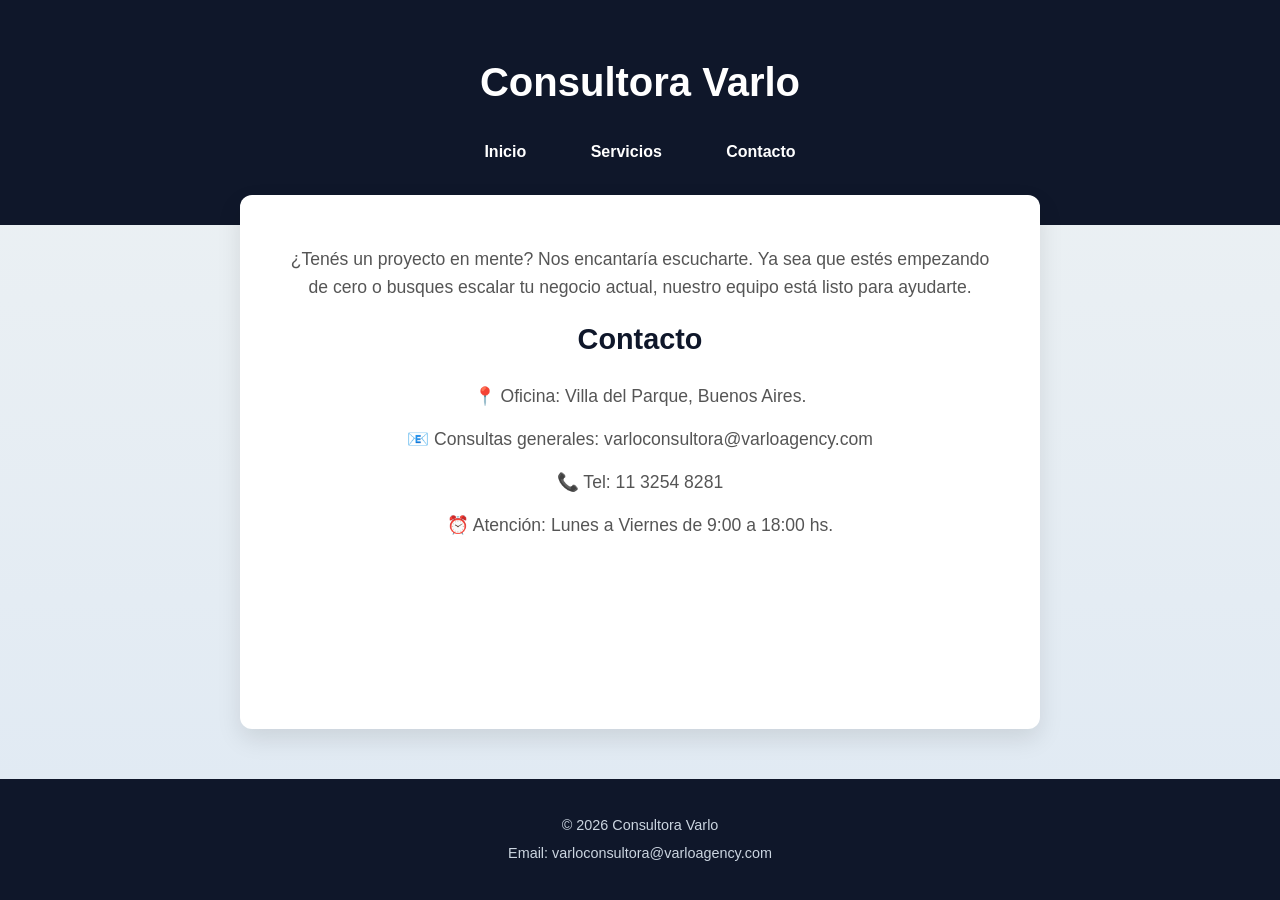
==== contacto.html @ dc59989d "Add files via upload" ====
<!DOCTYPE html>
<html lang="es">
<head>
    <meta charset="UTF-8">
    <title>Contacto - Varlo</title>
    <link rel="stylesheet" href="styles.css">
    <meta name="viewport" content="width=device-width, initial-scale=1.0">
</head>
<body>

<header>
    <h1>Consultora Varlo</h1>
    <nav>
        <a href="index.html">Inicio</a>
        <a href="servicios.html">Servicios</a>
        <a href="contacto.html">Contacto</a>
    </nav>
</header>

<main>
    <p>¿Tenés un proyecto en mente? Nos encantaría escucharte. Ya sea que estés empezando de cero o busques escalar tu negocio actual, nuestro equipo está listo para ayudarte.</p>
    <h2>Contacto</h2>
    <p>📍 Oficina: Villa del Parque, Buenos Aires.</p>
    <p>📧 Consultas generales: varloconsultora@varloagency.com</p>
    <p>📞 Tel: 11 3254 8281</p>
    <p>⏰ Atención: Lunes a Viernes de 9:00 a 18:00 hs.</p>
</main>

<footer>
    <p>© 2026 Consultora Varlo</p>
    <p>Email: varloconsultora@varloagency.com</p>
</footer>

</body>
</html>
---- styles.css ----
* {
    margin: 0;
    padding: 0;
    box-sizing: border-box;
}

body {
    font-family: 'Segoe UI', Arial, sans-serif;

    background: linear-gradient(to bottom, #eef2f3, #dfe9f3);
    color: #333;
    line-height: 1.6;
    display: flex;
    flex-direction: column;
    min-height: 100vh; 
}


header {
    background-color: #0f172a;
    color: white;
    padding: 50px 20px; 
    text-align: center;
}

header h1 {
    font-size: 2.5rem;
    margin-bottom: 15px;
}


nav {
    margin-top: 10px;
}

nav a {
    color: white;
    margin: 0 10px;
    text-decoration: none;
    font-weight: bold;
    padding: 10px 20px;
    border-radius: 6px;
    transition: 0.3s;
    display: inline-block; 
}

nav a:hover {
    background-color: #1e3a8a;
    color: #4cc9f0;
}


main {
    max-width: 800px;
    width: 90%; 
    margin: -30px auto 50px; 
    padding: 50px;
    background-color: #ffffff; 
    border-radius: 12px;
    box-shadow: 0 10px 25px rgba(0,0,0,0.1); 
    text-align: center;
    flex: 1; 
}


section {
    margin-bottom: 40px; 
}

h2 {
    color: #0f172a;
    margin-bottom: 20px;
    font-size: 1.8rem;
}

p {
    margin-bottom: 15px;
    font-size: 1.1rem;
    color: #555;
    text-wrap: pretty; 
}


ul {
    list-style: none; 
    margin-top: 20px;
    padding: 0;
}

img {
    width: 100px;
    height: 100px;
    border-radius: 50%;
    object-fit: cover;
    margin: 30px 30px;
}

li {
    background: #f8fafc;
    margin: 10px 0;
    padding: 15px;
    border-radius: 8px;
    border: 1px solid #e2e8f0;
    display: flex;
    justify-content: center;
    gap: 10px;
    align-items: center;
}


a {
    color: #1e3a8a;
    text-decoration: none;
    font-weight: bold;
}


li a {
    background-color: #1e3a8a;
    color: white;
    padding: 5px 15px;
    border-radius: 4px;
    font-size: 0.9rem;
    transition: 0.3s;
}

li a:hover {
    background-color: #4cc9f0;
    color: #0f172a;
}


footer {
    background-color: #0f172a;
    color: #cbd5e0;
    text-align: center;
    padding: 30px 20px;
}

footer p {
    color: #cbd5e0;
    font-size: 0.9rem;
    margin: 5px 0;
}




@media (max-width: 768px) {
    main {
        padding: 20px;
    }

    header h1 {
        font-size: 2rem;
    }

    nav a {
        display: block;
        margin: 10px 0;
    }
}


@media (max-width: 480px) {
    header {
        padding: 15px;
    }

    main {
        padding: 15px;
    }

    h2 {
        font-size: 1.5rem;
    }

    p {
        font-size: 0.95rem;
    }
}
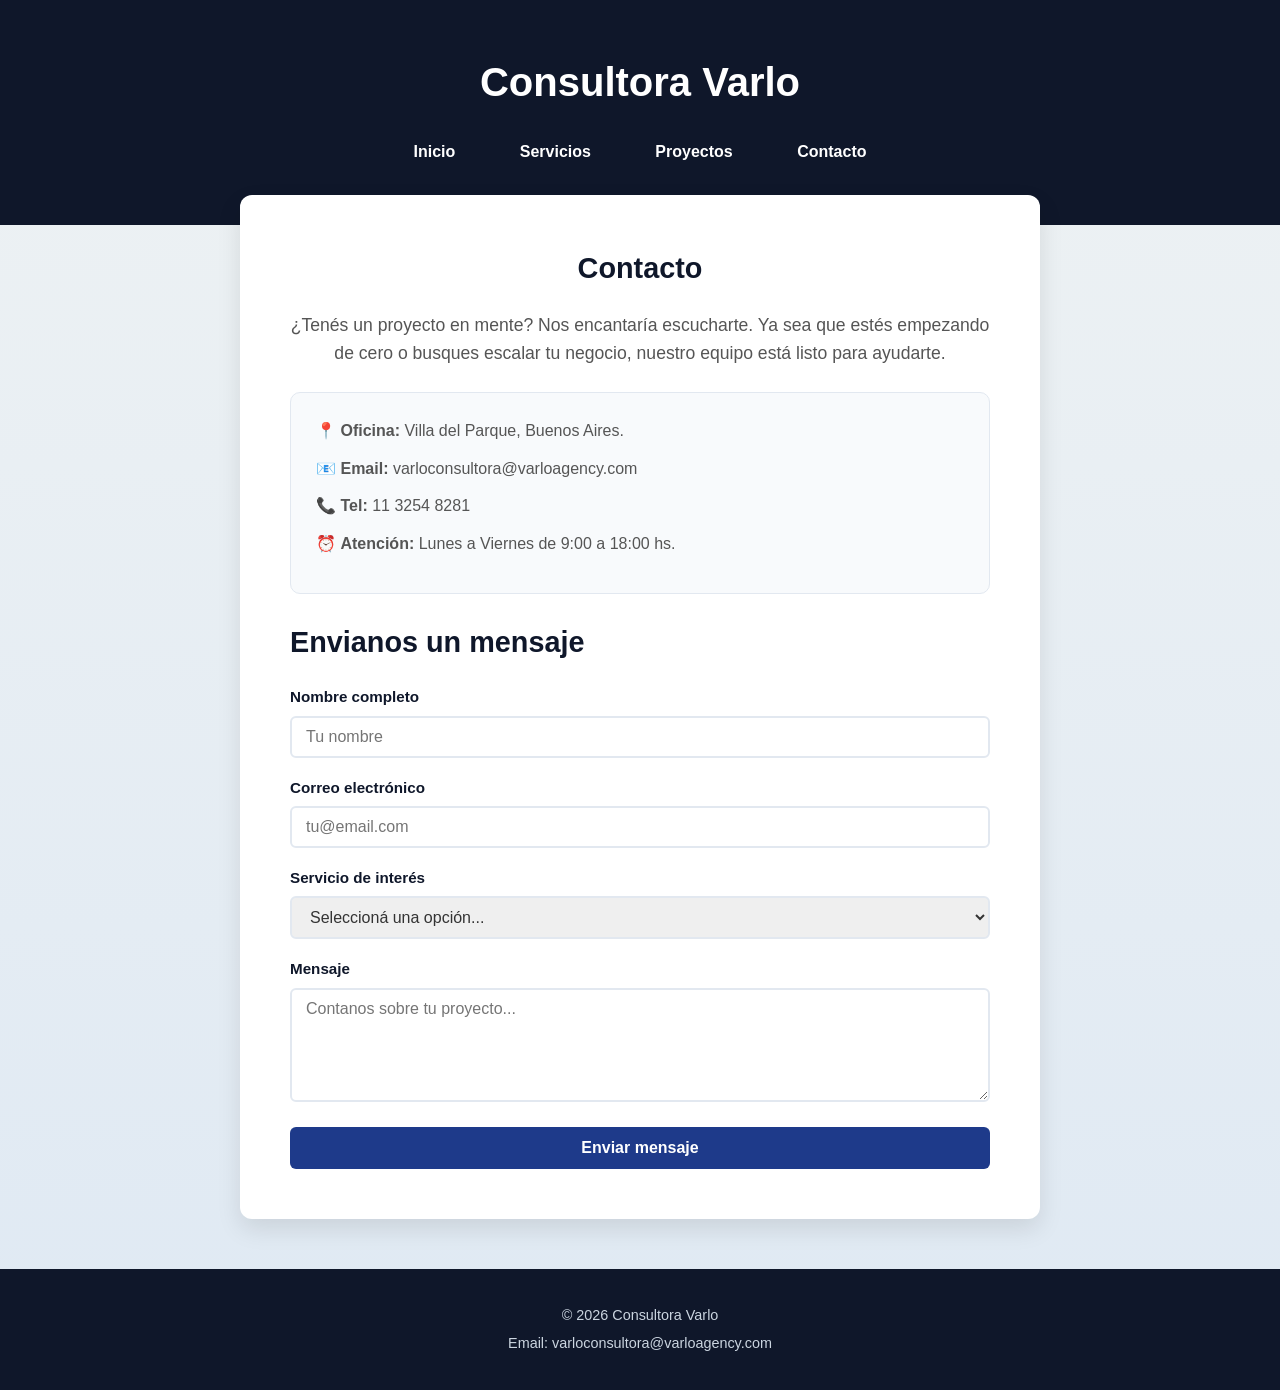
==== commit b7b0b9bd: "commit consultora" ====
--- a/contacto.html
+++ b/contacto.html
@@ -5,31 +5,127 @@
     <title>Contacto - Varlo</title>
     <link rel="stylesheet" href="styles.css">
     <meta name="viewport" content="width=device-width, initial-scale=1.0">
+    <style>
+        .datos-contacto {
+            background: #f8fafc;
+            border: 1px solid #e2e8f0;
+            border-radius: 10px;
+            padding: 25px;
+            margin: 25px 0;
+            text-align: left;
+        }
+        .datos-contacto p {
+            margin-bottom: 12px;
+            font-size: 1rem;
+        }
+        .formulario-contacto {
+            text-align: left;
+            margin-top: 10px;
+        }
+        .form-group {
+            margin-bottom: 18px;
+        }
+        .form-group label {
+            display: block;
+            font-weight: bold;
+            color: #0f172a;
+            margin-bottom: 6px;
+            font-size: 0.95rem;
+        }
+        .form-group input,
+        .form-group textarea,
+        .form-group select {
+            width: 100%;
+            padding: 10px 14px;
+            border: 2px solid #e2e8f0;
+            border-radius: 6px;
+            font-family: inherit;
+            font-size: 1rem;
+            color: #333;
+        }
+        .form-group input:focus,
+        .form-group textarea:focus,
+        .form-group select:focus {
+            outline: none;
+            border-color: #1e3a8a;
+        }
+        .btn-enviar {
+            background-color: #1e3a8a;
+            color: white;
+            padding: 12px 30px;
+            border: none;
+            border-radius: 6px;
+            font-size: 1rem;
+            font-weight: bold;
+            cursor: pointer;
+            transition: 0.3s;
+            width: 100%;
+        }
+        .btn-enviar:hover {
+            background-color: #4cc9f0;
+            color: #0f172a;
+        }
+    </style>
 </head>
 <body>
-
+ 
 <header>
     <h1>Consultora Varlo</h1>
     <nav>
         <a href="index.html">Inicio</a>
         <a href="servicios.html">Servicios</a>
+        <a href="proyectos.html">Proyectos</a>
         <a href="contacto.html">Contacto</a>
     </nav>
 </header>
-
+ 
 <main>
-    <p>¿Tenés un proyecto en mente? Nos encantaría escucharte. Ya sea que estés empezando de cero o busques escalar tu negocio actual, nuestro equipo está listo para ayudarte.</p>
     <h2>Contacto</h2>
-    <p>📍 Oficina: Villa del Parque, Buenos Aires.</p>
-    <p>📧 Consultas generales: varloconsultora@varloagency.com</p>
-    <p>📞 Tel: 11 3254 8281</p>
-    <p>⏰ Atención: Lunes a Viernes de 9:00 a 18:00 hs.</p>
+    <p>¿Tenés un proyecto en mente? Nos encantaría escucharte. Ya sea que estés empezando de cero o busques escalar tu negocio, nuestro equipo está listo para ayudarte.</p>
+ 
+    <div class="datos-contacto">
+        <p>📍 <strong>Oficina:</strong> Villa del Parque, Buenos Aires.</p>
+        <p>📧 <strong>Email:</strong> varloconsultora@varloagency.com</p>
+        <p>📞 <strong>Tel:</strong> 11 3254 8281</p>
+        <p>⏰ <strong>Atención:</strong> Lunes a Viernes de 9:00 a 18:00 hs.</p>
+    </div>
+ 
+    <div class="formulario-contacto">
+        <h2>Envianos un mensaje</h2>
+        <form>
+            <div class="form-group">
+                <label for="nombre">Nombre completo</label>
+                <input type="text" id="nombre" placeholder="Tu nombre" required>
+            </div>
+            <div class="form-group">
+                <label for="email">Correo electrónico</label>
+                <input type="email" id="email" placeholder="tu@email.com" required>
+            </div>
+            <div class="form-group">
+                <label for="servicio">Servicio de interés</label>
+                <select id="servicio">
+                    <option value="">Seleccioná una opción...</option>
+                    <option>Desarrollo Web</option>
+                    <option>Marketing Estratégico</option>
+                    <option>SEO y Posicionamiento</option>
+                    <option>Identidad de Marca</option>
+                    <option>Otro</option>
+                </select>
+            </div>
+            <div class="form-group">
+                <label for="mensaje">Mensaje</label>
+                <textarea id="mensaje" rows="5" placeholder="Contanos sobre tu proyecto..."></textarea>
+            </div>
+            <button type="submit" class="btn-enviar">Enviar mensaje</button>
+        </form>
+    </div>
 </main>
-
+ 
 <footer>
     <p>© 2026 Consultora Varlo</p>
     <p>Email: varloconsultora@varloagency.com</p>
 </footer>
-
+ 
 </body>
-</html>+</html>
+ 
